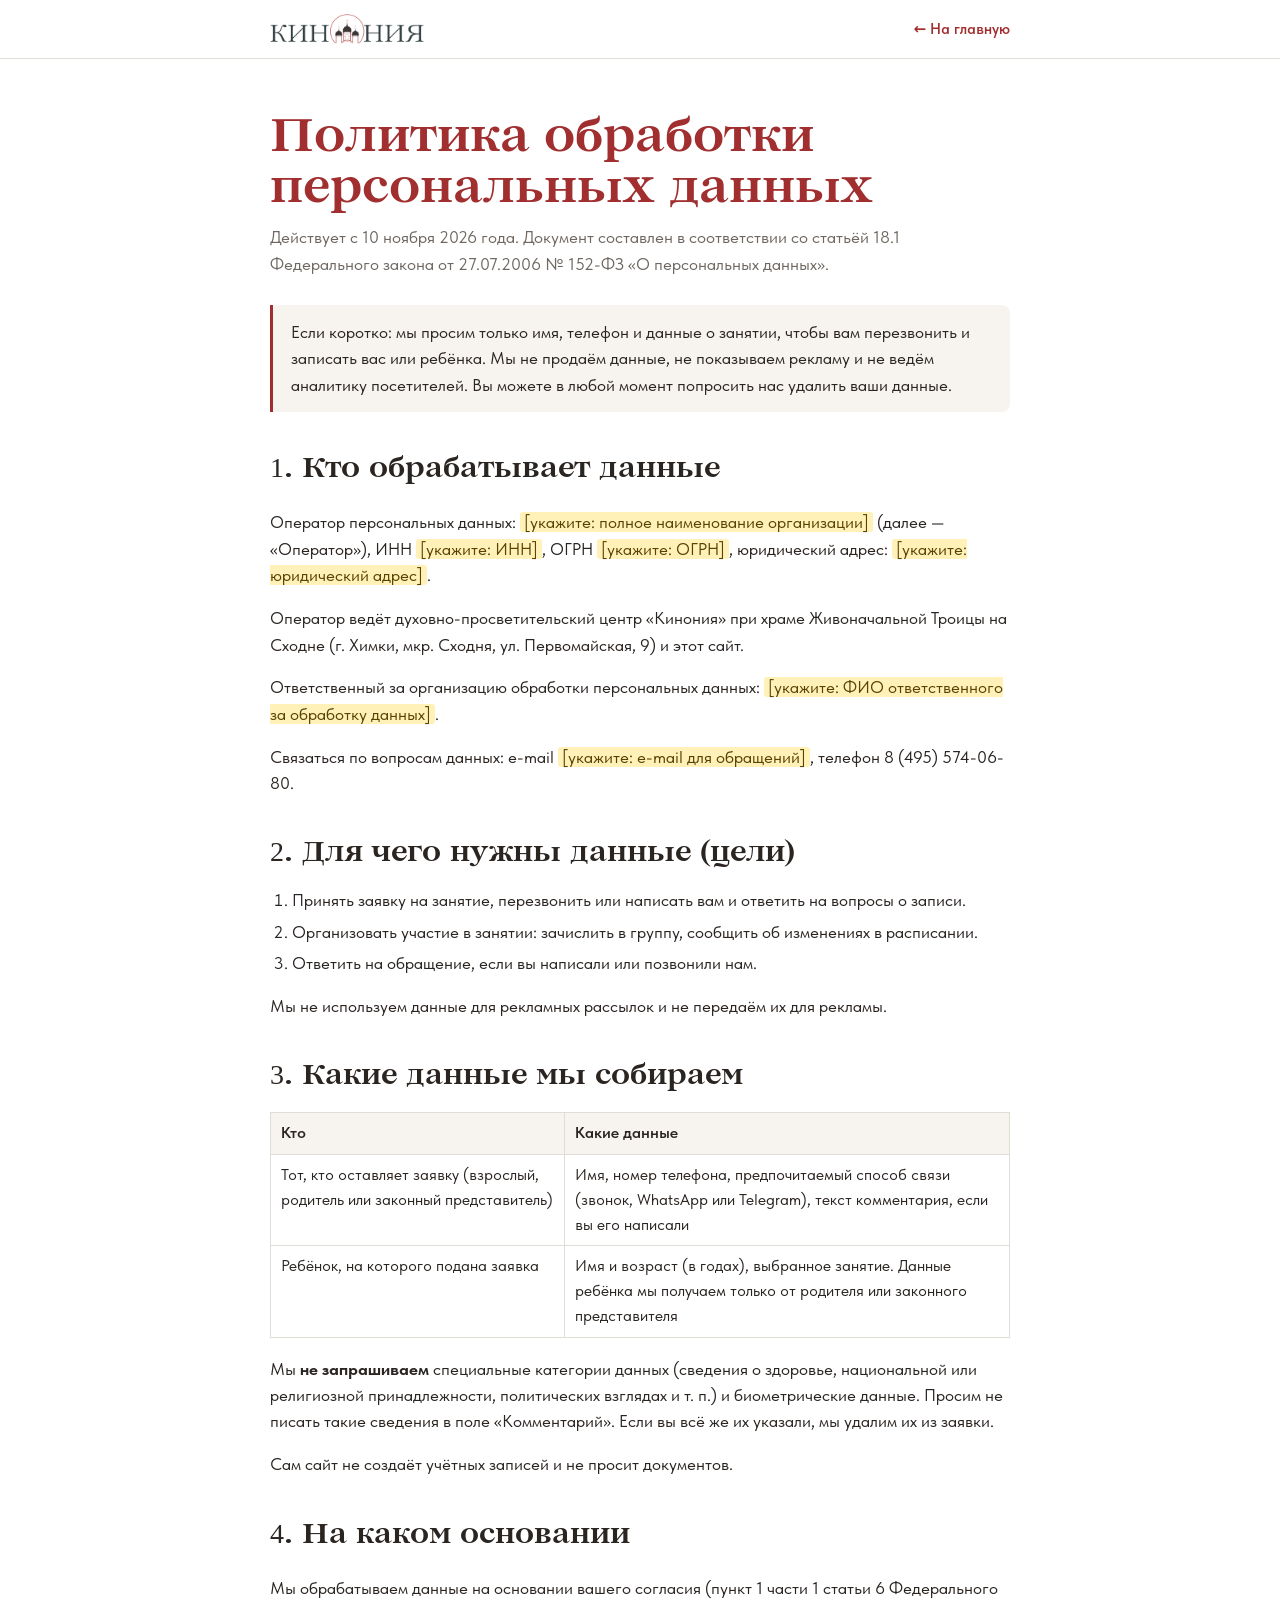
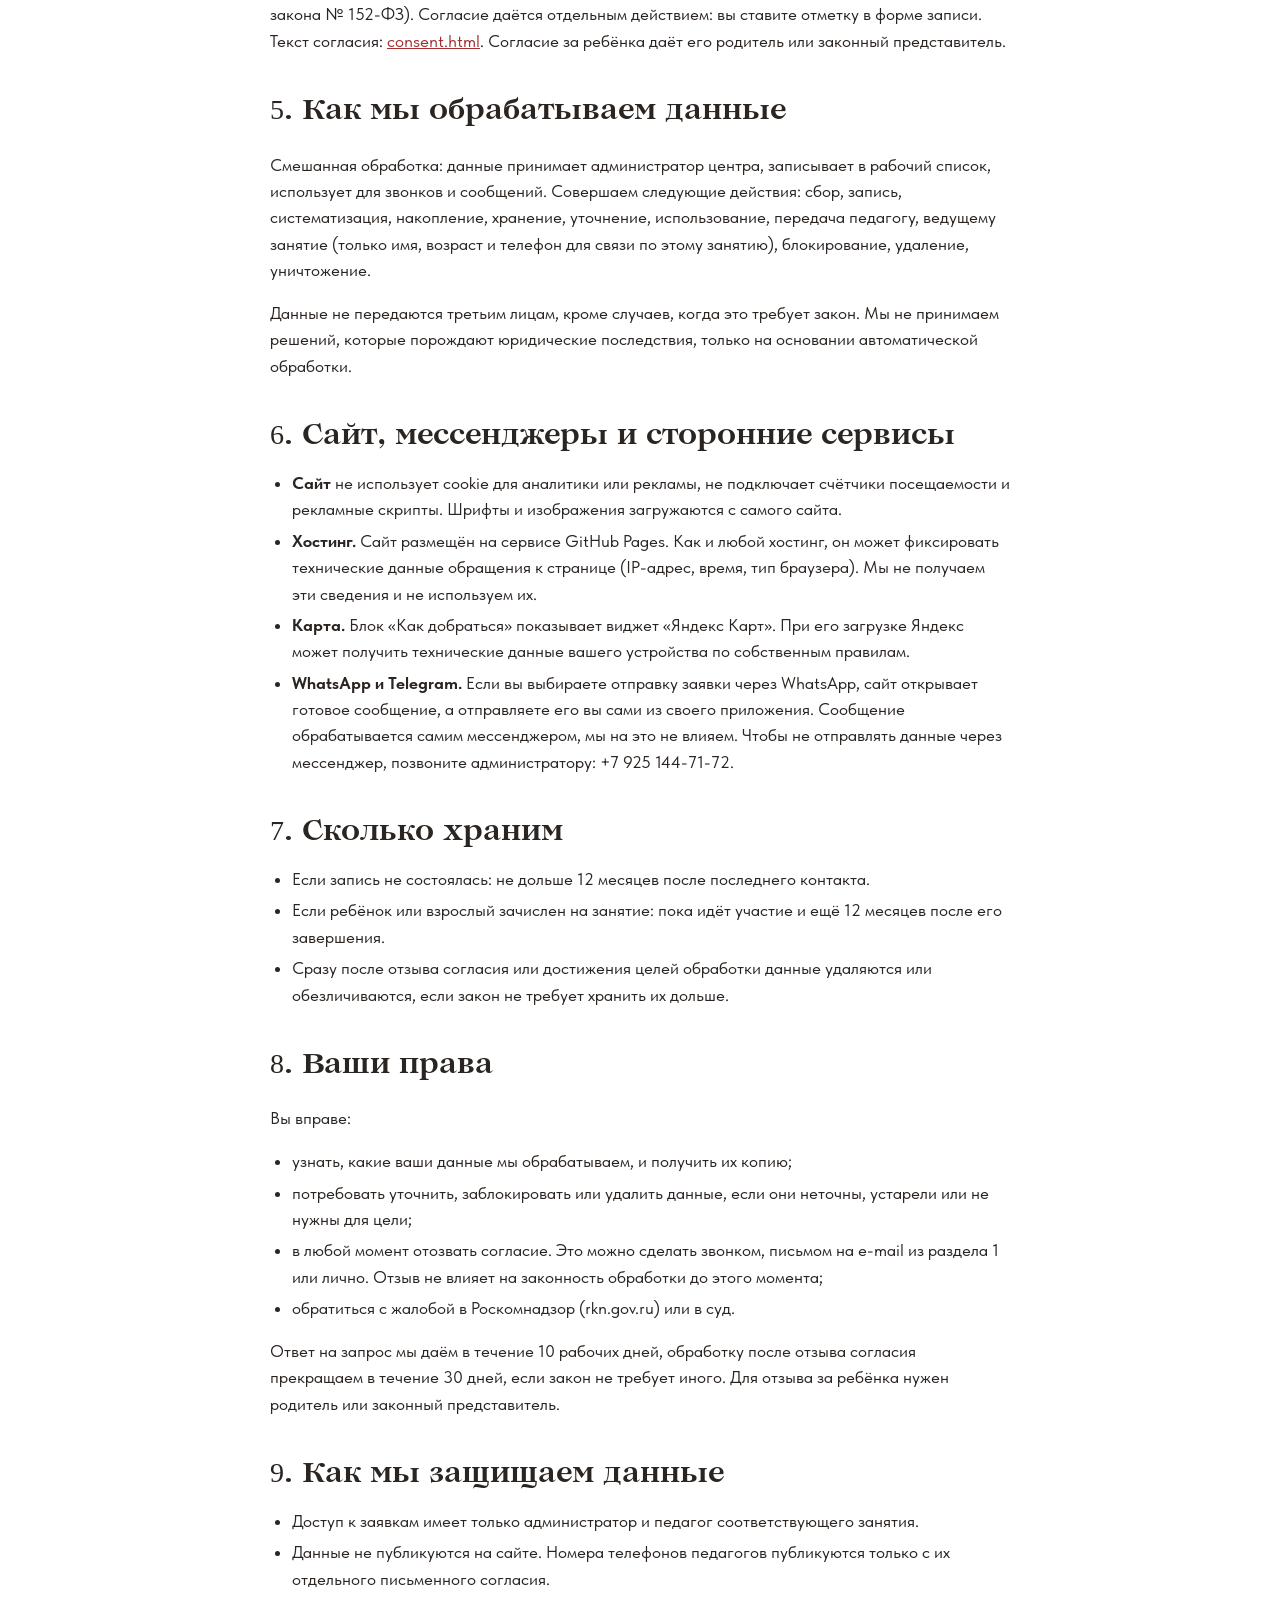
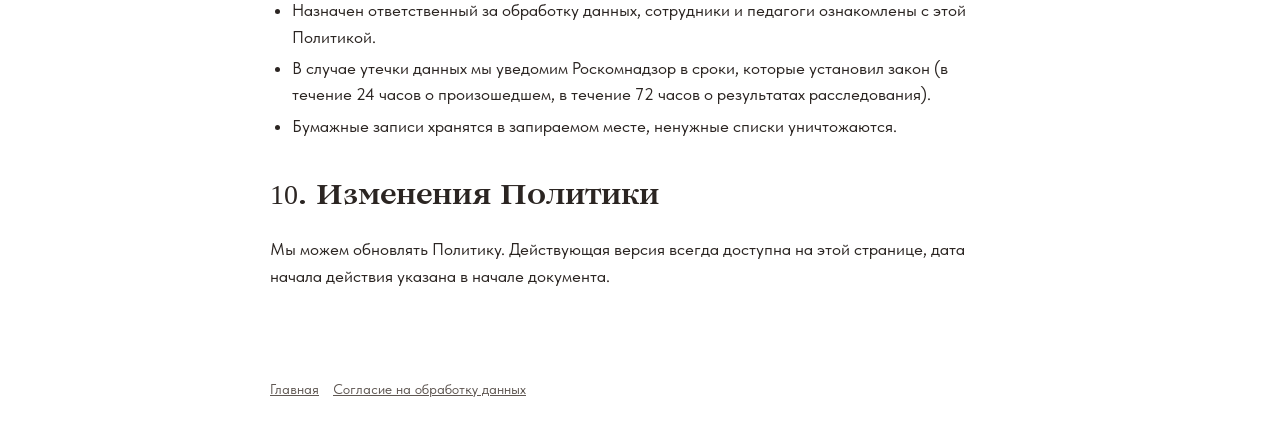
==== privacy.html @ 83eaa91e "Политика обработки данных, отдельное согласие, правки формы и подвала по 152-ФЗ Co-Authored-By: Clau" ====
<!doctype html>
<html lang="ru">
<head>
<meta charset="utf-8">
<meta name="viewport" content="width=device-width, initial-scale=1">
<title>Политика обработки персональных данных — Кинония</title>
<meta name="description" content="Как центр «Кинония» при храме Троицы на Сходне обрабатывает и защищает персональные данные тех, кто записывается на занятия.">
<meta name="robots" content="index,follow">
<link rel="icon" href="img/favicon.png">
<link rel="stylesheet" href="css/style.css?v=202611101200">
<link rel="stylesheet" href="css/legal.css?v=202611101200">
</head>
<body class="legal">

<header class="legal__top">
  <div class="legal__top-in">
    <a href="./" aria-label="Кинония, на главную"><img src="img/logo-mark.webp" alt="Кинония" width="180" height="35"></a>
    <a class="legal__back" href="./">← На главную</a>
  </div>
</header>

<main class="legal__doc">
  <h1>Политика обработки персональных данных</h1>
  <p class="legal__meta">Действует с 10 ноября 2026 года. Документ составлен в соответствии со статьёй 18.1 Федерального закона от 27.07.2006 № 152-ФЗ «О персональных данных».</p>

  <div class="legal__box"><p>Если коротко: мы просим только имя, телефон и данные о занятии, чтобы вам перезвонить и записать вас или ребёнка. Мы не продаём данные, не показываем рекламу и не ведём аналитику посетителей. Вы можете в любой момент попросить нас удалить ваши данные.</p></div>

  <h2>1. Кто обрабатывает данные</h2>
  <p>Оператор персональных данных: <span data-op="name"></span> (далее — «Оператор»), ИНН <span data-op="inn"></span>, ОГРН <span data-op="ogrn"></span>, юридический адрес: <span data-op="address"></span>.</p>
  <p>Оператор ведёт духовно-просветительский центр «Кинония» при храме Живоначальной Троицы на Сходне (г. Химки, мкр. Сходня, ул. Первомайская, 9) и этот сайт.</p>
  <p>Ответственный за организацию обработки персональных данных: <span data-op="responsible"></span>.</p>
  <p>Связаться по вопросам данных: e-mail <span data-op="email"></span>, телефон 8 (495) 574-06-80.</p>

  <h2>2. Для чего нужны данные (цели)</h2>
  <ol>
    <li>Принять заявку на занятие, перезвонить или написать вам и ответить на вопросы о записи.</li>
    <li>Организовать участие в занятии: зачислить в группу, сообщить об изменениях в расписании.</li>
    <li>Ответить на обращение, если вы написали или позвонили нам.</li>
  </ol>
  <p>Мы не используем данные для рекламных рассылок и не передаём их для рекламы.</p>

  <h2>3. Какие данные мы собираем</h2>
  <table>
    <tr><th>Кто</th><th>Какие данные</th></tr>
    <tr><td>Тот, кто оставляет заявку (взрослый, родитель или законный представитель)</td><td>Имя, номер телефона, предпочитаемый способ связи (звонок, WhatsApp или Telegram), текст комментария, если вы его написали</td></tr>
    <tr><td>Ребёнок, на которого подана заявка</td><td>Имя и возраст (в годах), выбранное занятие. Данные ребёнка мы получаем только от родителя или законного представителя</td></tr>
  </table>
  <p>Мы <b>не запрашиваем</b> специальные категории данных (сведения о здоровье, национальной или религиозной принадлежности, политических взглядах и т. п.) и биометрические данные. Просим не писать такие сведения в поле «Комментарий». Если вы всё же их указали, мы удалим их из заявки.</p>
  <p>Сам сайт не создаёт учётных записей и не просит документов.</p>

  <h2>4. На каком основании</h2>
  <p>Мы обрабатываем данные на основании вашего согласия (пункт 1 части 1 статьи 6 Федерального закона № 152-ФЗ). Согласие даётся отдельным действием: вы ставите отметку в форме записи. Текст согласия: <a href="consent.html">consent.html</a>. Согласие за ребёнка даёт его родитель или законный представитель.</p>

  <h2>5. Как мы обрабатываем данные</h2>
  <p>Смешанная обработка: данные принимает администратор центра, записывает в рабочий список, использует для звонков и сообщений. Совершаем следующие действия: сбор, запись, систематизация, накопление, хранение, уточнение, использование, передача педагогу, ведущему занятие (только имя, возраст и телефон для связи по этому занятию), блокирование, удаление, уничтожение.</p>
  <p>Данные не передаются третьим лицам, кроме случаев, когда это требует закон. Мы не принимаем решений, которые порождают юридические последствия, только на основании автоматической обработки.</p>

  <h2>6. Сайт, мессенджеры и сторонние сервисы</h2>
  <ul>
    <li><b>Сайт</b> не использует cookie для аналитики или рекламы, не подключает счётчики посещаемости и рекламные скрипты. Шрифты и изображения загружаются с самого сайта.</li>
    <li><b>Хостинг.</b> Сайт размещён на сервисе GitHub Pages. Как и любой хостинг, он может фиксировать технические данные обращения к странице (IP-адрес, время, тип браузера). Мы не получаем эти сведения и не используем их.</li>
    <li><b>Карта.</b> Блок «Как добраться» показывает виджет «Яндекс Карт». При его загрузке Яндекс может получить технические данные вашего устройства по собственным правилам.</li>
    <li><b>WhatsApp и Telegram.</b> Если вы выбираете отправку заявки через WhatsApp, сайт открывает готовое сообщение, а отправляете его вы сами из своего приложения. Сообщение обрабатывается самим мессенджером, мы на это не влияем. Чтобы не отправлять данные через мессенджер, позвоните администратору: <span id="adminLine">+7 925 144-71-72</span>.</li>
  </ul>

  <h2>7. Сколько храним</h2>
  <ul>
    <li>Если запись не состоялась: не дольше 12 месяцев после последнего контакта.</li>
    <li>Если ребёнок или взрослый зачислен на занятие: пока идёт участие и ещё 12 месяцев после его завершения.</li>
    <li>Сразу после отзыва согласия или достижения целей обработки данные удаляются или обезличиваются, если закон не требует хранить их дольше.</li>
  </ul>

  <h2>8. Ваши права</h2>
  <p>Вы вправе:</p>
  <ul>
    <li>узнать, какие ваши данные мы обрабатываем, и получить их копию;</li>
    <li>потребовать уточнить, заблокировать или удалить данные, если они неточны, устарели или не нужны для цели;</li>
    <li>в любой момент отозвать согласие. Это можно сделать звонком, письмом на e-mail из раздела 1 или лично. Отзыв не влияет на законность обработки до этого момента;</li>
    <li>обратиться с жалобой в Роскомнадзор (rkn.gov.ru) или в суд.</li>
  </ul>
  <p>Ответ на запрос мы даём в течение 10 рабочих дней, обработку после отзыва согласия прекращаем в течение 30 дней, если закон не требует иного. Для отзыва за ребёнка нужен родитель или законный представитель.</p>

  <h2>9. Как мы защищаем данные</h2>
  <ul>
    <li>Доступ к заявкам имеет только администратор и педагог соответствующего занятия.</li>
    <li>Данные не публикуются на сайте. Номера телефонов педагогов публикуются только с их отдельного письменного согласия.</li>
    <li>Назначен ответственный за обработку данных, сотрудники и педагоги ознакомлены с этой Политикой.</li>
    <li>В случае утечки данных мы уведомим Роскомнадзор в сроки, которые установил закон (в течение 24 часов о произошедшем, в течение 72 часов о результатах расследования).</li>
    <li>Бумажные записи хранятся в запираемом месте, ненужные списки уничтожаются.</li>
  </ul>

  <h2>10. Изменения Политики</h2>
  <p>Мы можем обновлять Политику. Действующая версия всегда доступна на этой странице, дата начала действия указана в начале документа.</p>
</main>

<footer class="legal__foot">
  <a href="./">Главная</a><a href="consent.html">Согласие на обработку данных</a>
</footer>

<script src="js/config.js?v=202611101200"></script>
<script src="js/legal.js?v=202611101200"></script>
</body>
</html>
---- css/style.css ----
/* ============ Кинония — в стиле сайта Троицкого храма ============
   Шрифты и цвета те же, что на shodnyahramnew.ru:
   Lovelace — заголовки, TildaSans — текст,
   красный #A12F2F, охра #AD731D, светлый фон #F0F0F0. */
@font-face {
  font-family: "Lovelace";
  src: url("../fonts/Lovelace.woff") format("woff");
  font-weight: 400; font-style: normal; font-display: swap;
  /* пробная версия шрифта рисует штамп TRIAL вместо цифр и «№» — их берём из Georgia */
  unicode-range: U+0000-002F, U+003A-2115, U+2117-FFFF;
}
@font-face {
  font-family: "TildaSans";
  src: url("../fonts/TildaSans-VF.woff2") format("woff2");
  font-weight: 250 1000; font-style: normal; font-display: swap;
}

[hidden] { display: none !important; }

:root {
  --red: #A12F2F;
  --red-dark: #8A2424;
  --ochre: #9A6416;
  --ochre-hi: #C28A2E;
  --paper: #FFFFFF;
  --mist: #F0F0F0;
  --line: #E0DCD6;
  --ink: #2B2522;
  --ink-2: #5F5752;
  --ink-3: #6F6862;

  --display: "Lovelace", Georgia, "Times New Roman", serif;
  --sans: "TildaSans", system-ui, -apple-system, "Segoe UI", sans-serif;

  --wrap: 1200px;
  --gutter: clamp(16px, 4vw, 40px);
  --ease: cubic-bezier(.2, .7, .1, 1);
}

*, *::before, *::after { box-sizing: border-box; }
html { scroll-behavior: smooth; -webkit-text-size-adjust: 100%; scroll-padding-top: 80px; }
body {
  margin: 0; background: var(--paper); color: var(--ink);
  font: 400 18px/1.6 var(--sans);
  -webkit-font-smoothing: antialiased; overflow-x: hidden;
}
img, svg, iframe { display: block; max-width: 100%; }
a { color: inherit; }
button { font: inherit; color: inherit; }
:focus-visible { outline: 2px solid var(--ochre); outline-offset: 3px; border-radius: 4px; }

.wrap { max-width: var(--wrap); margin: 0 auto; padding: 0 var(--gutter); }
.skip { position: absolute; left: -999px; top: 8px; z-index: 100; background: var(--red); color: #fff; padding: 8px 14px; border-radius: 6px; }
.skip:focus { left: 8px; }

.h2 {
  font: 400 clamp(32px, 2.2rem + 1.6vw, 54px)/1.1 var(--display);
  color: var(--red); margin: 0 0 .5em; text-wrap: balance;
}
.h2--center { text-align: center; }

/* ============ Кнопки — «пилюли», как на сайте храма ============ */
.btn {
  --bg: transparent; --fg: currentColor; --bd: currentColor; --fill: var(--red-dark); --fg-h: #fff;
  position: relative; isolation: isolate; overflow: hidden;
  display: inline-flex; align-items: center; justify-content: center; gap: .5em;
  min-height: 54px; padding: 0 32px;
  background: var(--bg); color: var(--fg); border: 1.5px solid var(--bd); border-radius: 30px;
  font: 600 16px/1 var(--sans); letter-spacing: .01em; text-decoration: none; cursor: pointer;
  transition: color .35s, border-color .35s, transform .25s var(--ease), box-shadow .35s;
}
/* заливка «поднимается» снизу при наведении */
.btn::before {
  content: ""; position: absolute; inset: -2px; z-index: -1; border-radius: inherit;
  background: var(--fill); transform: translateY(102%); transition: transform .5s var(--ease);
}
@media (hover: hover) {
  .btn:hover { color: var(--fg-h); border-color: var(--fill); }
  .btn:hover::before { transform: none; }
}
.btn:active { transform: scale(.97); }
.btn--red { --bg: var(--red); --fg: #fff; --bd: var(--red); box-shadow: 0 10px 24px -12px #a12f2fb3; }
.btn--red:hover { box-shadow: 0 16px 30px -12px #8a2424cc; }
.btn--outline { --fg: var(--red); --bd: var(--red); --fill: var(--red); }
.btn--sm { min-height: 44px; padding: 0 22px; font-size: 15px; }
.btn--wide { width: 100%; }
.btn--arrow::after { content: "→"; transition: transform .35s var(--ease); }
.btn--arrow:hover::after { transform: translateX(4px); }

/* ============ Шапка ============ */
.bar {
  position: fixed; inset: 0 0 auto; z-index: 40;
  display: flex; align-items: center; gap: 24px;
  padding: 16px var(--gutter);
  color: var(--red);
  transition: background .35s, box-shadow .35s, padding .35s;
}
.bar.is-solid, .bar.is-menu { background: #fffffff0; box-shadow: 0 1px 0 var(--line); backdrop-filter: blur(10px); padding-block: 10px; }
.bar__logo { display: block; text-decoration: none; position: relative; z-index: 2; }
.bar__logo img { width: clamp(138px, 13vw, 176px); height: auto; }
.bar__nav { display: flex; gap: clamp(16px, 2.2vw, 30px); margin-left: auto; }
.bar__nav a { position: relative; text-decoration: none; font-size: 16px; padding: 6px 0; }
.bar__nav a::after { content: ""; position: absolute; left: 0; right: 0; bottom: 0; height: 1.5px; background: currentColor; transform: scaleX(0); transform-origin: right; transition: transform .4s var(--ease); }
.bar__nav a:hover::after { transform: scaleX(1); transform-origin: left; }
.bar__burger { display: none; position: relative; z-index: 2; width: 46px; height: 46px; border: 1.5px solid #a12f2f40; border-radius: 50%; background: #fff; cursor: pointer; }
.bar__burger span { position: absolute; left: 13px; right: 13px; height: 1.5px; background: var(--red); transition: transform .4s var(--ease), top .4s var(--ease); }
.bar__burger span:first-child { top: 18px; }
.bar__burger span:last-child { top: 26px; }
.bar.is-menu .bar__burger span:first-child { top: 22px; transform: rotate(45deg); }
.bar.is-menu .bar__burger span:last-child { top: 22px; transform: rotate(-45deg); }
.no-scroll, .no-scroll body { overflow: hidden; }
.bar.is-menu { backdrop-filter: none; background: #fff; }
.bar > .btn { position: relative; z-index: 2; }

@media (max-width: 980px) {
  .bar { gap: 10px; }
  .bar > .btn { margin-left: auto; }
  .bar__burger { display: block; order: 3; }
  .bar__nav {
    position: fixed; inset: 0; z-index: 1; margin: 0;
    flex-direction: column; justify-content: center; align-items: center; gap: 6px;
    background: #fff; padding: 90px var(--gutter) 40px;
    clip-path: circle(0 at calc(100% - 46px) 38px); visibility: hidden;
    transition: clip-path .7s var(--ease), visibility 0s .7s;
  }
  .bar.is-menu .bar__nav { clip-path: circle(150% at calc(100% - 46px) 38px); visibility: visible; transition: clip-path .7s var(--ease); }
  .bar__nav a { font: 400 clamp(30px, 7vw, 44px)/1.3 var(--display); opacity: 0; transform: translateY(16px); transition: opacity .4s, transform .5s var(--ease); }
  .bar.is-menu .bar__nav a { opacity: 1; transform: none; }
  .bar.is-menu .bar__nav a:nth-child(2) { transition-delay: .05s; }
  .bar.is-menu .bar__nav a:nth-child(3) { transition-delay: .1s; }
  .bar.is-menu .bar__nav a:nth-child(4) { transition-delay: .15s; }
  .bar.is-menu .bar__nav a:nth-child(5) { transition-delay: .2s; }
}
@media (max-width: 420px) { .bar > .btn { padding: 0 16px; } }

/* ============ Первый экран ============ */
.hero {
  position: relative; overflow: hidden; isolation: isolate;
  min-height: min(100svh, 980px);
  display: grid; align-items: center;
  padding: 120px 0 90px;
  background:
    radial-gradient(60% 70% at 78% 45%, #f6e7e3 0%, transparent 70%),
    linear-gradient(180deg, #fff 0%, #faf6f3 100%);
}
.hero::before { /* тонкая орнаментальная сетка, как на старой бумаге */
  content: ""; position: absolute; inset: 0; z-index: -1; opacity: .5;
  background-image: radial-gradient(#a12f2f14 1px, transparent 1.2px); background-size: 22px 22px;
  mask-image: linear-gradient(90deg, transparent 40%, #000 80%);
}
.hero__grid { display: grid; grid-template-columns: 1fr 1.05fr; gap: clamp(30px, 5vw, 80px); align-items: center; width: 100%; }
.hero__text { min-width: 0; }
.hero__title { margin: 0; line-height: 0; }
.hero__title img { width: min(560px, 100%); height: auto; }
.hero__gloss { margin: 22px 0 0; font: 400 19px/1.4 var(--display); color: #80510E; }
.hero__gloss i { font-style: normal; }
.hero__lead { margin: 10px 0 0; max-width: 26em; font-size: clamp(19px, 1rem + .4vw, 23px); line-height: 1.5; color: var(--ink-2); }
.hero__cta { display: flex; gap: 12px; flex-wrap: wrap; margin-top: 34px; }
.hero__facts { list-style: none; display: flex; gap: clamp(18px, 3vw, 40px); margin: 44px 0 0; padding: 26px 0 0; border-top: 1px solid var(--line); }
.hero__facts li { display: grid; gap: 4px; }
.hero__facts b { font: 400 clamp(30px, 2.6vw, 40px)/1 var(--display); color: var(--red); }
.hero__facts span { font-size: 15px; line-height: 1.35; color: var(--ink-3); max-width: 9em; }

/* арки-окна, как окна здания центра и купол на логотипе */
.hero__stage {
  --mx: 0; --my: 0;
  position: relative; aspect-ratio: 1 / 1; width: 100%; max-width: 620px; justify-self: center;
}
.hero__ring { position: absolute; inset: 0; width: 100%; height: 100%; overflow: visible; animation: spin 60s linear infinite; }
.hero__ring text { font: 400 21px var(--display); letter-spacing: .12em; fill: var(--red); }
.hero__ring-line { fill: none; stroke: var(--ochre); stroke-width: 1; stroke-dasharray: 1800; stroke-dashoffset: 1800; animation: draw 2.6s .2s var(--ease) forwards; }
@keyframes spin { to { transform: rotate(360deg); } }
.arch {
  position: absolute; bottom: 23%; overflow: hidden; background: #ead9d3;
  border-radius: 999px 999px 10px 10px;
  box-shadow: 0 30px 60px -30px #5a1c1c80, inset 0 0 0 1px #ffffff40;
  transform: translate(calc(var(--mx) * var(--k) * 1px), calc(var(--my) * var(--k) * 1px));
  transition: transform .9s var(--ease);
}
.arch::after { content: ""; position: absolute; inset: 7px; border: 1px solid #ffffffa6; border-radius: inherit; pointer-events: none; }
.arch img { position: absolute; inset: 0; width: 100%; height: 100%; object-fit: cover; opacity: 0; transform: scale(1.12); transition: opacity 1.4s ease, transform 6s linear; }
.arch img.is-on { opacity: 1; transform: scale(1); }
.arch--c { --k: -26; left: 33%; width: 34%; height: 60%; z-index: 2; }
.arch--l { --k: 16; left: 18.5%; width: 23%; height: 42%; }
.arch--r { --k: 22; right: 18.5%; width: 23%; height: 42%; }
.hero__stage .arch { animation: archUp 1.3s var(--ease) both; }
.arch--c { animation-delay: .25s !important; }
.arch--r { animation-delay: .45s !important; }
@keyframes archUp { from { clip-path: inset(100% 0 0 0 round 999px 999px 10px 10px); translate: 0 40px; } to { clip-path: inset(0 0 0 0 round 999px 999px 10px 10px); translate: 0 0; } }

.hero__text > * { animation: rise 1.1s var(--ease) both; }
.hero__text > :nth-child(1) { animation: logoIn 1.4s var(--ease) both; }
.hero__text > :nth-child(2) { animation-delay: .35s; }
.hero__text > :nth-child(3) { animation-delay: .45s; }
.hero__text > :nth-child(4) { animation-delay: .6s; }
.hero__text > :nth-child(5) { animation-delay: .75s; }
@keyframes rise { from { opacity: 0; transform: translateY(24px); } to { opacity: 1; transform: none; } }
@keyframes logoIn { from { opacity: 0; filter: blur(10px); transform: translateY(18px) scale(.97); } to { opacity: 1; filter: none; transform: none; } }

.hero__down { position: absolute; left: 50%; bottom: 26px; width: 26px; height: 42px; margin-left: -13px; border: 1.5px solid #a12f2f66; border-radius: 20px; }
.hero__down span { position: absolute; left: 50%; top: 8px; width: 3px; height: 8px; margin-left: -1.5px; border-radius: 2px; background: var(--red); animation: wheel 1.8s ease-in-out infinite; }
@keyframes wheel { 0% { opacity: 0; transform: translateY(0); } 30% { opacity: 1; } 100% { opacity: 0; transform: translateY(14px); } }

@media (max-width: 980px) {
  .hero { padding: 100px 0 70px; min-height: 0; }
  .hero__grid { grid-template-columns: 1fr; text-align: center; }
  .hero__title img { margin: 0 auto; width: min(520px, 92%); }
  .hero__lead { margin-inline: auto; }
  .hero__cta, .hero__facts { justify-content: center; }
  .hero__facts span { margin: 0 auto; }
  .hero__stage { max-width: 520px; order: -1; margin-bottom: -10px; }
  .hero__down { display: none; }
}
@media (max-width: 560px) {
  .hero__stage { width: 100%; }
  .hero__ring text { font-size: 25px; }
  .hero__cta .btn { flex: 1 1 100%; }
  .hero__facts { gap: 14px; justify-content: space-between; }
  .hero__facts span { font-size: 13px; }
}

/* ============ Бегущая строка ============ */
.ticker { background: var(--red); color: #fff; overflow: hidden; padding: 18px 0; }
.ticker__track { display: flex; width: max-content; animation: marquee 60s linear infinite; }
.ticker:hover .ticker__track { animation-play-state: paused; }
.ticker__row { display: flex; align-items: center; flex: none; }
.ticker span { font: 400 clamp(22px, 2vw, 30px)/1 var(--display); white-space: nowrap; padding: 0 28px; }
.ticker i { width: 9px; height: 9px; flex: none; background: var(--ochre-hi); transform: rotate(45deg); }
@keyframes marquee { to { transform: translateX(-50%); } }

/* ============ Появление при прокрутке ============ */
.rv { opacity: 0; transform: translateY(34px); }
.rv.in { opacity: 1; transform: none; transition: opacity .9s var(--ease) var(--d, 0s), transform 1s var(--ease) var(--d, 0s); }
.h2.rv { transform: translateY(26px); clip-path: inset(0 0 100% 0); }
.h2.rv.in { clip-path: inset(0 0 -20% 0); transition: opacity .9s var(--ease), transform 1s var(--ease), clip-path 1.1s var(--ease); }

/* ============ О центре ============ */
.about { padding: clamp(70px, 9vw, 120px) 0; }
.about__grid { display: grid; grid-template-columns: 1.1fr 1fr; gap: clamp(30px, 5vw, 70px); align-items: center; }
.about__mission { font-size: clamp(20px, 1rem + .5vw, 24px); line-height: 1.45; color: var(--red); margin: 0 0 1em; }
.about__text p { max-width: 34em; margin: 0 0 1em; color: var(--ink-2); }
.about__photo { margin: 0; border-radius: 8px; overflow: hidden; aspect-ratio: 4 / 3; box-shadow: 0 24px 50px -30px #5a1c1c66; }
.about__photo img { width: 100%; height: 100%; object-fit: cover; }
.quote { margin-top: clamp(50px, 7vw, 90px); text-align: center; }
.quote blockquote { margin: 0 auto; max-width: 30em; font: 400 clamp(22px, 1rem + 1vw, 30px)/1.4 var(--display); color: var(--ink); }
.quote figcaption { margin-top: 16px; color: var(--ochre); font-size: 16px; }
.quote::before { content: ""; display: block; width: 60px; height: 2px; background: var(--ochre); margin: 0 auto 30px; }
@media (max-width: 860px) { .about__grid { grid-template-columns: 1fr; } }

/* ============ Каталог ============ */
.catalog { padding: clamp(70px, 9vw, 110px) 0; background: var(--mist); }
.catalog__lead { text-align: center; max-width: 36em; margin: -.4em auto 34px; color: var(--ink-2); }
.filters { display: grid; gap: 10px; justify-items: center; margin-bottom: 26px; }
.filters__row { display: flex; flex-wrap: wrap; justify-content: center; gap: 8px; }
.chip {
  display: inline-flex; align-items: center; gap: 8px;
  min-height: 40px; padding: 0 16px;
  border: 1px solid #d3cdc6; border-radius: 30px; background: #fff;
  font-size: 15px; cursor: pointer; transition: background .2s, border-color .2s, color .2s;
}
.chip:hover { border-color: var(--red); color: var(--red); }
.chip.is-on { background: var(--red); border-color: var(--red); color: #fff; }
.chip i { width: 10px; height: 10px; border-radius: 50%; background: var(--c); flex: none; }
.chip.is-on i { box-shadow: 0 0 0 2px #fff; }
.catalog__count { text-align: center; color: var(--ink-3); font-size: 15px; margin: 0 0 18px; }

.cards { list-style: none; margin: 0; padding: 0; display: grid; grid-template-columns: repeat(auto-fill, minmax(270px, 1fr)); gap: 22px; }
.card { transition: opacity .35s, transform .35s var(--ease); }
.card.is-out { opacity: 0; transform: translateY(10px); }
.card__btn {
  display: flex; flex-direction: column; width: 100%; height: 100%;
  padding: 0; border: 0; background: #fff; border-radius: 6px; overflow: hidden; text-align: left; cursor: pointer;
  box-shadow: 0 1px 2px #2b25220f; transition: box-shadow .3s, transform .3s var(--ease);
}
.card__btn:hover { box-shadow: 0 22px 44px -18px #5a1c1c55; transform: translateY(-6px); }
.card__btn:hover .card__title { color: var(--red); }
.card__title { transition: color .3s; }
.card__img { position: relative; aspect-ratio: 4 / 3; overflow: hidden; background: #e6e2dc; }
.card__img img { width: 100%; height: 100%; object-fit: cover; object-position: 50% 28%; transition: transform 1.2s var(--ease); }
.card__btn:hover .card__img img { transform: scale(1.08); }
.card__age { position: absolute; top: 12px; left: 12px; padding: 5px 12px; border-radius: 30px; background: #fff; font-size: 14px; font-weight: 600; color: var(--ink); }
.card__body { display: flex; flex-direction: column; gap: 6px; padding: 18px 20px 22px; flex: 1; }
.card__cat { display: flex; align-items: center; gap: 7px; font-size: 13px; color: var(--c); font-weight: 600; }
.card__cat::before { content: ""; width: 8px; height: 8px; border-radius: 50%; background: var(--c); }
.card__title { font: 400 25px/1.15 var(--display); color: var(--ink); }
.card__name { font-size: 16px; color: var(--ink-3); margin-top: -2px; }
.card__when { margin-top: auto; padding-top: 10px; font-size: 15px; color: var(--ink-2); line-height: 1.45; }
.card__more { margin-top: 12px; font-size: 15px; font-weight: 600; color: var(--red); display: inline-flex; gap: 6px; }
.card__more::after { content: "→"; transition: transform .35s var(--ease); }
.card__btn:hover .card__more::after { transform: translateX(5px); }
.empty { padding: 40px 0; text-align: center; color: var(--ink-2); }

/* ============ Расписание ============ */
.week { padding: clamp(70px, 9vw, 110px) 0; }
.grid { display: grid; grid-template-columns: repeat(7, minmax(0, 1fr)); gap: 10px; }
.day__name { font: 400 clamp(15px, 1.2vw, 19px)/1.1 var(--display); white-space: nowrap; color: var(--red); padding-bottom: 10px; border-bottom: 2px solid var(--ochre); margin-bottom: 10px; }
.day__name small { display: block; font: 400 13px var(--sans); color: var(--ink-3); margin-top: 6px; }
.slot {
  display: block; width: 100%; margin-bottom: 7px; padding: 10px 12px;
  text-align: left; cursor: pointer; background: var(--mist);
  border: 0; border-left: 3px solid var(--c); border-radius: 3px 6px 6px 3px;
  transition: background .25s, opacity .25s, transform .25s var(--ease);
}
.slot b { display: block; font-size: 13px; font-weight: 600; color: var(--ink-3); margin-bottom: 2px; }
.slot span { display: block; font-size: 15px; line-height: 1.35; }
.grid.is-hl .slot { opacity: .35; }
.grid.is-hl .slot.is-hl { opacity: 1; background: color-mix(in srgb, var(--c) 14%, #fff); transform: translateX(3px); }
.flex { margin-top: 40px; text-align: center; }
.flex h3 { font: 400 26px var(--display); color: var(--red); margin: 0 0 16px; }
.flex ul { list-style: none; padding: 0; margin: 0; display: flex; flex-wrap: wrap; justify-content: center; gap: 8px; }
.flex li button { display: inline-flex; gap: 8px; align-items: center; min-height: 42px; padding: 0 18px; border-radius: 30px; border: 1px solid #d3cdc6; background: #fff; cursor: pointer; font-size: 15px; }
.flex li button:hover { border-color: var(--red); color: var(--red); }
.flex li i { width: 9px; height: 9px; border-radius: 50%; background: var(--c); }
@media (max-width: 960px) {
  .grid { grid-template-columns: none; grid-auto-flow: column; grid-auto-columns: 60%; overflow-x: auto; scroll-snap-type: x mandatory; padding-bottom: 12px; margin-inline: calc(var(--gutter) * -1); padding-inline: var(--gutter); }
  .day { scroll-snap-align: start; }
}

/* ============ Шаги ============ */
.steps { padding: clamp(70px, 9vw, 110px) 0; background: var(--mist); }
.steps__list { list-style: none; counter-reset: s; margin: 10px 0 40px; padding: 0; display: grid; grid-template-columns: repeat(3, 1fr); gap: 22px; }
.steps__list li { transition: transform .4s var(--ease), box-shadow .4s; counter-increment: s; display: grid; gap: 8px; align-content: start; background: #fff; border-radius: 6px; padding: 28px 26px 30px; }
.steps__list li:hover { transform: translateY(-4px); box-shadow: 0 20px 40px -24px #5a1c1c55; }
.steps__list li::before { content: counter(s); display: grid; place-items: center; width: 64px; height: 64px; border-radius: 50%; border: 1.5px solid var(--red); font: 400 30px/1 Georgia, serif; color: var(--red); margin-bottom: 6px; }
.steps__list b { font: 400 24px/1.2 var(--display); color: var(--red); }
.steps__list span { color: var(--ink-2); }
.steps__cta { display: flex; gap: 12px; flex-wrap: wrap; justify-content: center; }
@media (max-width: 760px) { .steps__list { grid-template-columns: 1fr; } }

/* ============ Контакты ============ */
.visit { padding: clamp(70px, 9vw, 110px) 0; }
.visit__grid { display: grid; grid-template-columns: 1fr 1.2fr; gap: clamp(28px, 5vw, 60px); align-items: stretch; }
.visit__addr { font: 400 26px/1.3 var(--display); font-style: normal; margin-bottom: 22px; }
.visit__dl { margin: 0 0 26px; }
.visit__dl dt { font-size: 15px; color: var(--ink-3); margin-top: 14px; }
.visit__dl dd { margin: 2px 0 0; }
.visit__dl a { color: var(--red); text-underline-offset: 3px; }
.visit__links { display: flex; gap: 10px; flex-wrap: wrap; }
.map { min-height: 400px; border-radius: 6px; overflow: hidden; background: var(--mist); }
.map iframe { width: 100%; height: 100%; min-height: 400px; border: 0; }
@media (max-width: 860px) { .visit__grid { grid-template-columns: 1fr; } }

.foot { background: var(--mist); border-top: 1px solid var(--line); padding: 34px 0; font-size: 15px; color: var(--ink-2); }
.foot__in { display: flex; justify-content: space-between; align-items: center; gap: 24px; flex-wrap: wrap; }
.foot__brand { display: flex; align-items: center; gap: 22px; max-width: 640px; flex-wrap: wrap; }
.foot__brand img { width: 200px; height: auto; flex: none; }
.foot__brand p { margin: 0; }
.foot__name { display: block; font: 400 20px/1.2 var(--display); color: var(--red); }
.foot__links { display: flex; gap: 18px; flex-wrap: wrap; margin: 0; }
.foot__links a { color: var(--red); text-decoration: none; }
.foot__links a:hover { text-decoration: underline; text-underline-offset: 3px; }

/* ============ Боковые панели ============ */
.sheet { position: fixed; inset: 0; z-index: 60; display: flex; justify-content: flex-end; }
.sheet[hidden] { display: none; }
.sheet__veil { position: absolute; inset: 0; background: #2b1a1499; opacity: 0; transition: opacity .4s; }
.sheet__panel {
  position: relative; width: min(540px, 100%); height: 100%; overflow-y: auto;
  background: #fff; padding: 34px clamp(20px, 4vw, 40px) 40px;
  transform: translateX(100%); transition: transform .5s var(--ease); overscroll-behavior: contain;
}
.sheet.is-open .sheet__veil { opacity: 1; }
.sheet.is-open .sheet__panel { transform: none; }
.sheet__x { position: absolute; top: 16px; right: 16px; z-index: 2; width: 44px; height: 44px; border-radius: 50%; border: 0; background: #fff; box-shadow: 0 2px 10px #0002; cursor: pointer; display: grid; place-items: center; }
.sheet__x svg { width: 18px; height: 18px; stroke: var(--ink); stroke-width: 1.8; fill: none; }

.sheet__panel--info { padding: 0 0 36px; }
.info__img { background: #f1ede7; overflow: hidden; }
.ph { position: relative; overflow: hidden; background-size: cover; background-position: center; }
.ph::before { content: ""; position: absolute; inset: -40px; background: inherit; filter: blur(28px) saturate(1.1); opacity: .85; }
.ph.is-doc { background: #fff; }
.ph img { position: relative; display: block; width: 100%; height: auto; max-height: min(72vh, 640px); object-fit: contain; }
.gal { position: relative; }
.gal__track { display: flex; align-items: center; overflow-x: auto; overflow-y: hidden; transition: height .35s ease; scroll-snap-type: x mandatory; scrollbar-width: none; overscroll-behavior-x: contain; }
.gal__track::-webkit-scrollbar { display: none; }
.gal__track > .ph { flex: 0 0 100%; scroll-snap-align: start; }
.gal__btn { position: absolute; top: 50%; width: 44px; height: 44px; margin-top: -22px; border: 0; border-radius: 50%; background: #ffffffe6; color: var(--red); font: 400 30px/1 var(--display); cursor: pointer; box-shadow: 0 2px 10px #0002; display: grid; place-items: center; padding-bottom: 4px; }
.gal__btn--prev { left: 12px; }
.gal__btn--next { right: 12px; }
.gal__dots { position: absolute; left: 0; right: 0; bottom: 12px; display: flex; justify-content: center; gap: 8px; pointer-events: none; }
.gal__dots i { width: 8px; height: 8px; border-radius: 50%; background: #ffffff99; box-shadow: 0 0 0 1px #0002; transition: background .3s, transform .3s; }
.gal__dots i.is-on { background: #fff; transform: scale(1.25); }
@media (hover: none) { .gal__btn { display: none; } }
.info__body { padding: 26px clamp(20px, 4vw, 40px) 0; }
.info__cat { display: flex; align-items: center; gap: 7px; font-size: 14px; font-weight: 600; color: var(--c); }
.info__cat::before { content: ""; width: 8px; height: 8px; border-radius: 50%; background: var(--c); }
.info__title { font: 400 34px/1.1 var(--display); color: var(--red); margin: 8px 0 4px; }
.info__name { color: var(--ink-3); margin: 0 0 16px; }
.info__desc { margin: 0 0 22px; color: var(--ink); }
.info__dl { margin: 0 0 26px; padding: 18px 20px; background: var(--mist); border-radius: 6px; display: grid; gap: 12px; }
.info__dl dt { font-size: 14px; color: var(--ink-3); }
.info__dl dd { margin: 2px 0 0; }
.info__dl dd span { display: block; font-size: 15px; color: var(--ink-2); }
.info__act { display: grid; gap: 10px; }

.form__title { font: 400 32px/1.1 var(--display); color: var(--red); margin: 0 0 .4em; padding-right: 50px; }
.form__sub { color: var(--ink-2); margin: 0 0 24px; font-size: 16px; }
.form__two { display: grid; grid-template-columns: 1fr 110px; gap: 12px; }
.field { display: grid; gap: 6px; margin: 0 0 16px; border: 0; padding: 0; min-width: 0; }
.field > span, .field legend { font-size: 15px; color: var(--ink-2); padding: 0; margin-bottom: 6px; }
.field > span i { font-style: normal; color: var(--ink-3); }
.field input, .field select, .field textarea {
  width: 100%; min-height: 52px; padding: 12px 16px;
  font: 400 17px/1.3 var(--sans); color: var(--ink);
  background: #fff; border: 1px solid #d3cdc6; border-radius: 8px;
  transition: border-color .2s, box-shadow .2s; appearance: none;
}
.field select { background-image: url("data:image/svg+xml,%3Csvg xmlns='http://www.w3.org/2000/svg' viewBox='0 0 24 24'%3E%3Cpath d='M6 9l6 6 6-6' fill='none' stroke='%23A12F2F' stroke-width='1.8'/%3E%3C/svg%3E"); background-repeat: no-repeat; background-position: right 14px center; background-size: 18px; padding-right: 42px; }
.field textarea { resize: vertical; min-height: 76px; }
.field input:focus, .field select:focus, .field textarea:focus { outline: none; border-color: var(--ochre); box-shadow: 0 0 0 4px #ad731d26; }
.field__err { display: none; font-style: normal; font-size: 14px; color: var(--red); }
.field.is-bad input { border-color: var(--red); }
.field.is-bad .field__err, .field__err--check.is-on { display: block; }
.field__err--check { margin: -6px 0 14px 30px; }
.field--seg { display: flex; flex-wrap: wrap; gap: 6px; }
.field--seg legend { width: 100%; }
.field--seg label { position: relative; }
.field--seg input { position: absolute; opacity: 0; pointer-events: none; }
.field--seg span { display: inline-flex; align-items: center; min-height: 42px; padding: 0 16px; border: 1px solid #d3cdc6; border-radius: 30px; cursor: pointer; font-size: 15px; transition: background .2s, color .2s; }
.field--seg input:checked + span { background: var(--red); color: #fff; border-color: var(--red); }
.field--seg input:focus-visible + span { outline: 2px solid var(--ochre); outline-offset: 2px; }
.check { display: flex; gap: 10px; align-items: flex-start; margin: 4px 0 14px; font-size: 15px; color: var(--ink-2); cursor: pointer; }
.check input { width: 20px; height: 20px; accent-color: var(--red); margin: 2px 0 0; flex: none; }
.hp { position: absolute; left: -9999px; width: 1px; height: 1px; opacity: 0; }
.form__fail { color: var(--red); font-size: 15px; margin: 12px 0 0; }
.form__fail a { color: inherit; }
#submit[disabled] { opacity: .6; cursor: progress; }

.done { text-align: center; padding-top: 50px; display: grid; gap: 12px; }
.done .form__title { padding: 0; }
.done__mark { width: 110px; height: 110px; margin: 0 auto 10px; fill: none; stroke: var(--ochre); stroke-width: 2; }
.done__mark path { stroke: var(--red); stroke-width: 4; stroke-linecap: round; stroke-linejoin: round; stroke-dasharray: 64; stroke-dashoffset: 64; }
.done.is-on .done__mark circle { stroke-dasharray: 340; stroke-dashoffset: 340; animation: draw 1s var(--ease) forwards; }
.done.is-on .done__mark path { animation: draw .7s .3s var(--ease) forwards; }
@keyframes draw { to { stroke-dashoffset: 0; } }

@media (prefers-reduced-motion: reduce) {
  html { scroll-behavior: auto; }
  *, *::before, *::after { animation-duration: .01ms !important; animation-delay: 0s !important; animation-iteration-count: 1 !important; transition-duration: .01ms !important; }
}

/* юридические подсказки в форме и в подвале */
.form__legal { margin: -6px 0 14px; font-size: 13.5px; color: var(--ink-3); }
.form__legal a, .foot__legal a { color: var(--ink-2); text-decoration: underline; text-underline-offset: 3px; }
.check a { color: var(--red); text-decoration: underline; text-underline-offset: 3px; }
.field__hint { display: block; margin-top: 4px; font-size: 13px; color: var(--ink-3); }
.foot__legal { width: 100%; font-size: 13.5px; margin-top: 4px; }
.foot__legal a { color: var(--ink-3); }
---- css/legal.css ----
/* Страницы с юридическими документами: политика и согласие */
body.legal { background: #fff; color: var(--ink); font-family: var(--sans); line-height: 1.6; }
.legal__top { border-bottom: 1px solid var(--line); background: #fff; }
.legal__top-in { max-width: 820px; margin: 0 auto; padding: 14px var(--gutter); display: flex; align-items: center; justify-content: space-between; gap: 16px; }
.legal__top img { display: block; height: 30px; width: auto; }
.legal__back { font-size: 15px; color: var(--red); text-decoration: none; font-weight: 600; }
.legal__back:hover { text-decoration: underline; }
.legal__doc { max-width: 820px; margin: 0 auto; padding: clamp(28px, 6vw, 56px) var(--gutter) 72px; }
.legal__doc h1 { font-family: var(--display); font-weight: 400; color: var(--red); font-size: clamp(30px, 6vw, 46px); line-height: 1.1; margin: 0 0 8px; }
.legal__meta { color: var(--ink-3); font-size: 15px; margin: 0 0 28px; }
.legal__doc h2 { font-family: var(--display); font-weight: 400; font-size: clamp(22px, 4vw, 28px); margin: 36px 0 10px; color: var(--ink); }
.legal__doc p, .legal__doc li { font-size: 16.5px; }
.legal__doc ul, .legal__doc ol { padding-left: 22px; margin: 8px 0 14px; }
.legal__doc li { margin: 5px 0; }
.legal__doc a { color: var(--red); }
.legal__box { background: #F7F4F0; border-left: 3px solid var(--red); padding: 14px 18px; border-radius: 0 8px 8px 0; margin: 16px 0; }
.legal__box p { margin: 0; }
.legal__doc table { width: 100%; border-collapse: collapse; margin: 12px 0 18px; font-size: 15.5px; }
.legal__doc th, .legal__doc td { border: 1px solid var(--line); padding: 8px 10px; text-align: left; vertical-align: top; }
.legal__doc th { background: #F7F4F0; font-weight: 600; }
.legal__doc mark { background: #FFF1B8; color: #5a4300; padding: 0 4px; border-radius: 3px; }
.legal__foot { max-width: 820px; margin: 0 auto; padding: 0 var(--gutter) 40px; color: var(--ink-3); font-size: 14px; }
.legal__foot a { color: var(--ink-2); margin-right: 14px; }
@media print { .legal__top, .legal__foot { display: none; } .legal__doc { padding: 0; } }
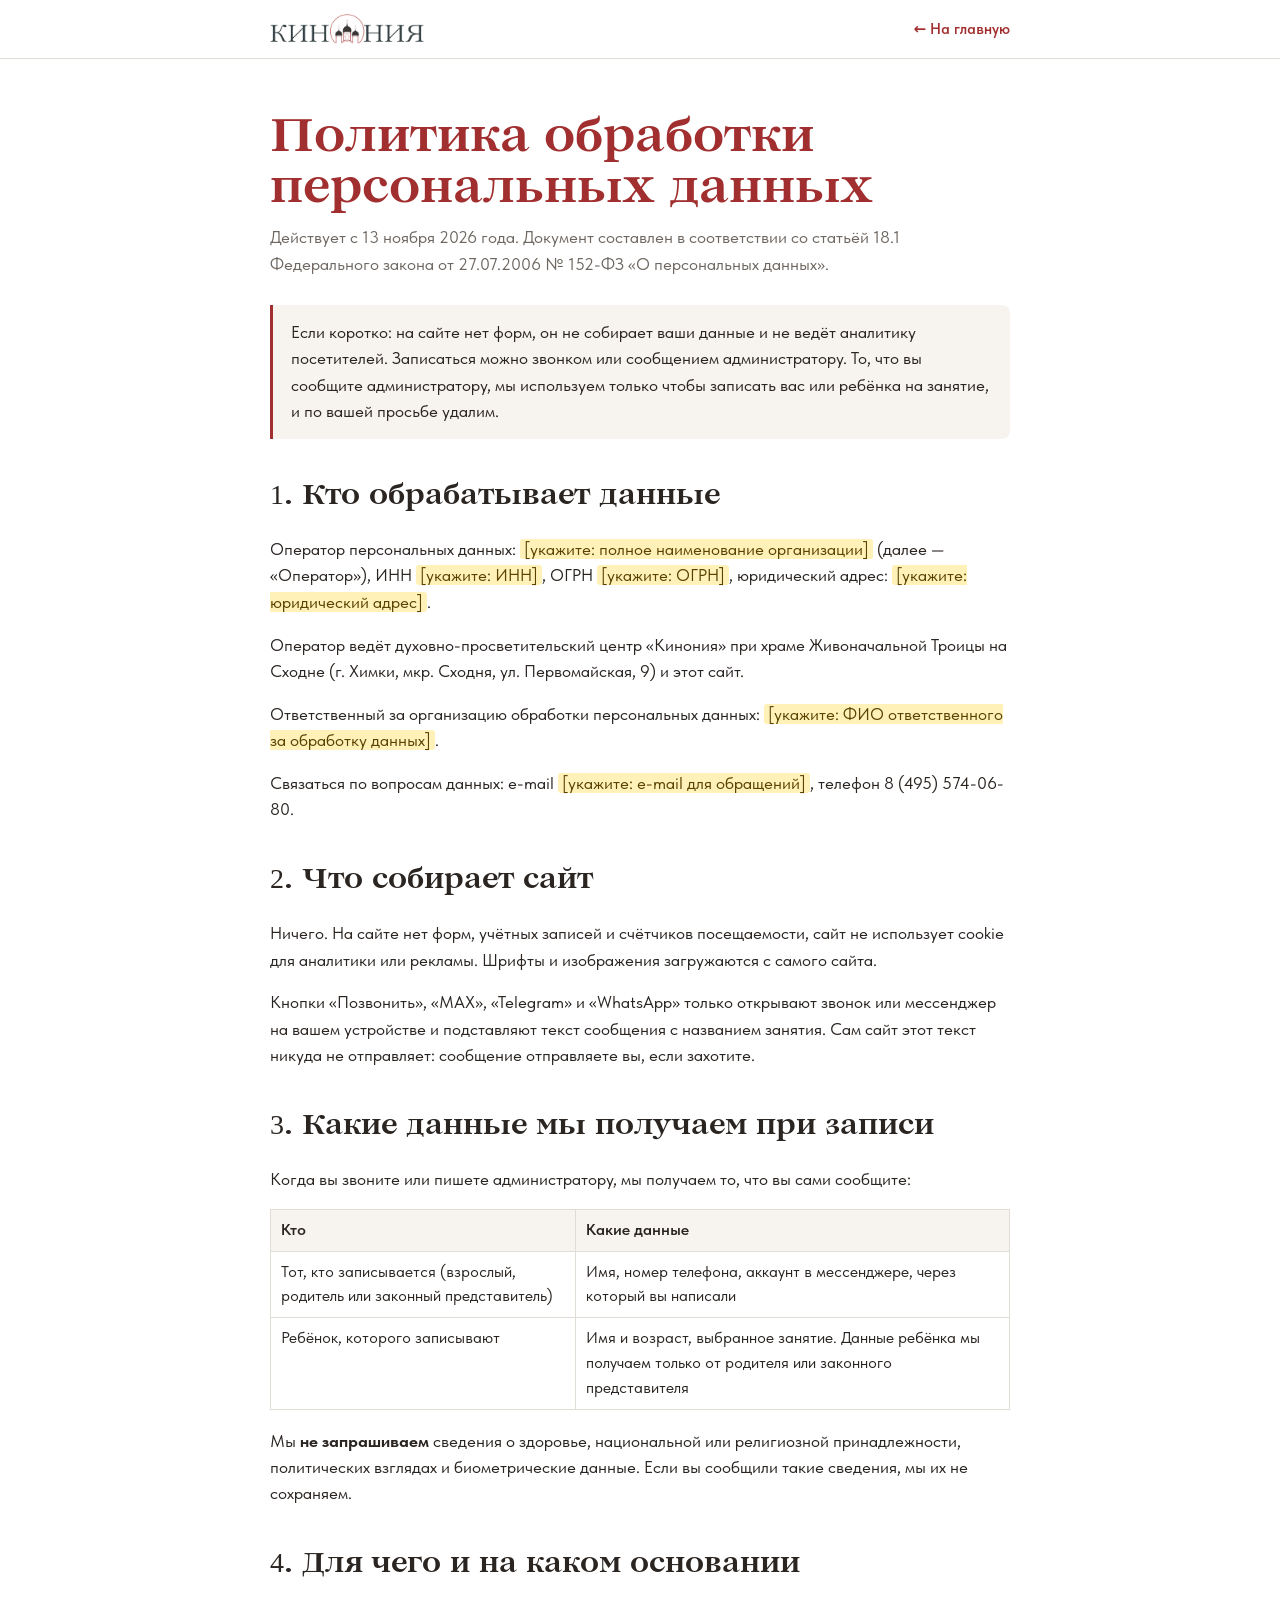
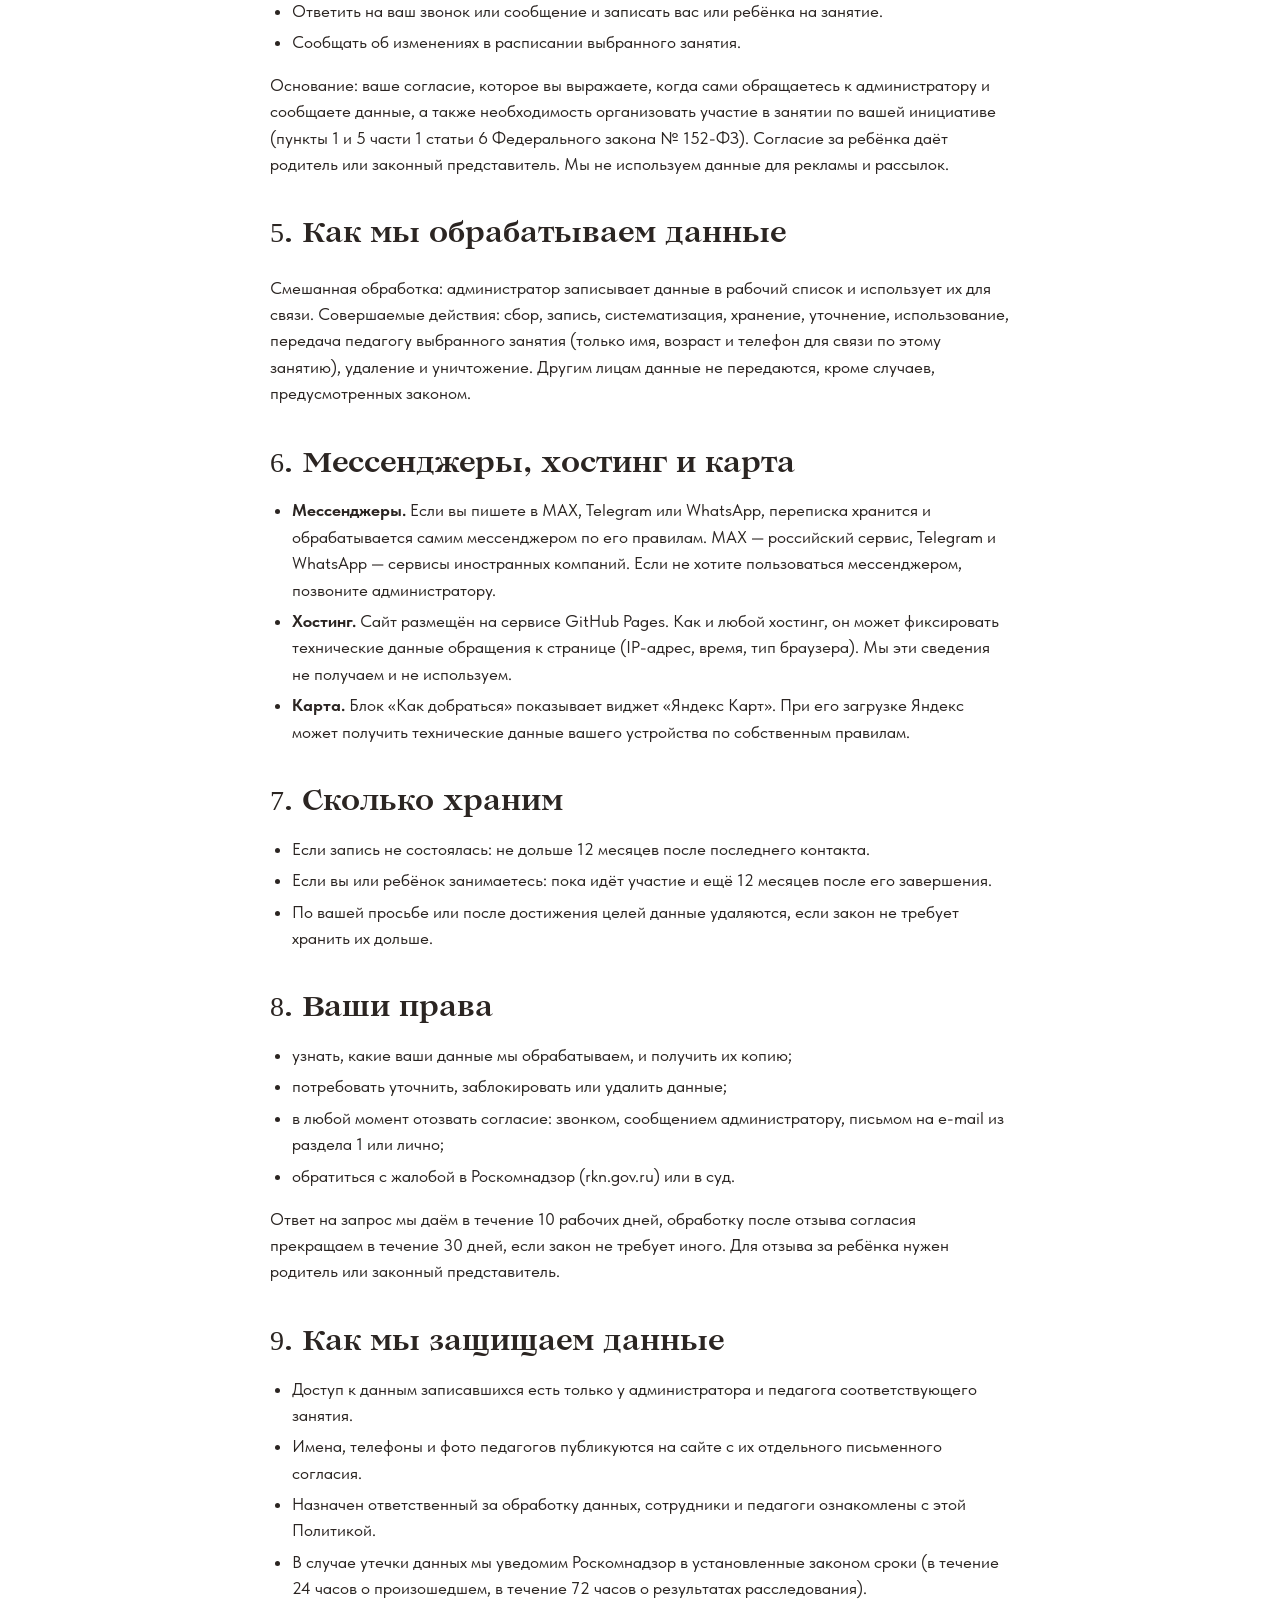
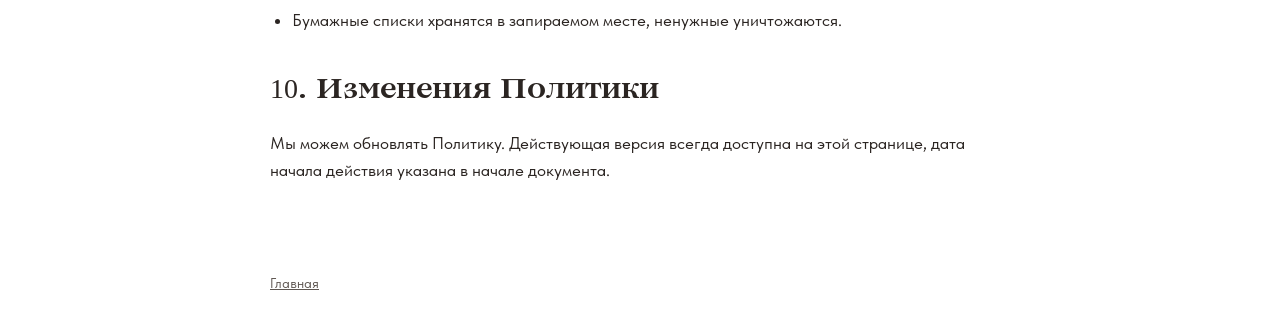
==== commit 80cf8f39: "Запись звонком и в мессенджерах вместо формы: MAX, Telegram, WhatsApp с готовым текстом; политика об" ====
--- a/privacy.html
+++ b/privacy.html
@@ -7,8 +7,8 @@
 <meta name="description" content="Как центр «Кинония» при храме Троицы на Сходне обрабатывает и защищает персональные данные тех, кто записывается на занятия.">
 <meta name="robots" content="index,follow">
 <link rel="icon" href="img/favicon.png">
-<link rel="stylesheet" href="css/style.css?v=202611101200">
-<link rel="stylesheet" href="css/legal.css?v=202611101200">
+<link rel="stylesheet" href="css/style.css?v=202611131930">
+<link rel="stylesheet" href="css/legal.css?v=202611131930">
 </head>
 <body class="legal">
 
@@ -21,9 +21,9 @@
 
 <main class="legal__doc">
   <h1>Политика обработки персональных данных</h1>
-  <p class="legal__meta">Действует с 10 ноября 2026 года. Документ составлен в соответствии со статьёй 18.1 Федерального закона от 27.07.2006 № 152-ФЗ «О персональных данных».</p>
+  <p class="legal__meta">Действует с 13 ноября 2026 года. Документ составлен в соответствии со статьёй 18.1 Федерального закона от 27.07.2006 № 152-ФЗ «О персональных данных».</p>
 
-  <div class="legal__box"><p>Если коротко: мы просим только имя, телефон и данные о занятии, чтобы вам перезвонить и записать вас или ребёнка. Мы не продаём данные, не показываем рекламу и не ведём аналитику посетителей. Вы можете в любой момент попросить нас удалить ваши данные.</p></div>
+  <div class="legal__box"><p>Если коротко: на сайте нет форм, он не собирает ваши данные и не ведёт аналитику посетителей. Записаться можно звонком или сообщением администратору. То, что вы сообщите администратору, мы используем только чтобы записать вас или ребёнка на занятие, и по вашей просьбе удалим.</p></div>
 
   <h2>1. Кто обрабатывает данные</h2>
   <p>Оператор персональных данных: <span data-op="name"></span> (далее — «Оператор»), ИНН <span data-op="inn"></span>, ОГРН <span data-op="ogrn"></span>, юридический адрес: <span data-op="address"></span>.</p>
@@ -31,62 +31,59 @@
   <p>Ответственный за организацию обработки персональных данных: <span data-op="responsible"></span>.</p>
   <p>Связаться по вопросам данных: e-mail <span data-op="email"></span>, телефон 8 (495) 574-06-80.</p>
 
-  <h2>2. Для чего нужны данные (цели)</h2>
-  <ol>
-    <li>Принять заявку на занятие, перезвонить или написать вам и ответить на вопросы о записи.</li>
-    <li>Организовать участие в занятии: зачислить в группу, сообщить об изменениях в расписании.</li>
-    <li>Ответить на обращение, если вы написали или позвонили нам.</li>
-  </ol>
-  <p>Мы не используем данные для рекламных рассылок и не передаём их для рекламы.</p>
+  <h2>2. Что собирает сайт</h2>
+  <p>Ничего. На сайте нет форм, учётных записей и счётчиков посещаемости, сайт не использует cookie для аналитики или рекламы. Шрифты и изображения загружаются с самого сайта.</p>
+  <p>Кнопки «Позвонить», «MAX», «Telegram» и «WhatsApp» только открывают звонок или мессенджер на вашем устройстве и подставляют текст сообщения с названием занятия. Сам сайт этот текст никуда не отправляет: сообщение отправляете вы, если захотите.</p>
 
-  <h2>3. Какие данные мы собираем</h2>
+  <h2>3. Какие данные мы получаем при записи</h2>
+  <p>Когда вы звоните или пишете администратору, мы получаем то, что вы сами сообщите:</p>
   <table>
     <tr><th>Кто</th><th>Какие данные</th></tr>
-    <tr><td>Тот, кто оставляет заявку (взрослый, родитель или законный представитель)</td><td>Имя, номер телефона, предпочитаемый способ связи (звонок, WhatsApp или Telegram), текст комментария, если вы его написали</td></tr>
-    <tr><td>Ребёнок, на которого подана заявка</td><td>Имя и возраст (в годах), выбранное занятие. Данные ребёнка мы получаем только от родителя или законного представителя</td></tr>
+    <tr><td>Тот, кто записывается (взрослый, родитель или законный представитель)</td><td>Имя, номер телефона, аккаунт в мессенджере, через который вы написали</td></tr>
+    <tr><td>Ребёнок, которого записывают</td><td>Имя и возраст, выбранное занятие. Данные ребёнка мы получаем только от родителя или законного представителя</td></tr>
   </table>
-  <p>Мы <b>не запрашиваем</b> специальные категории данных (сведения о здоровье, национальной или религиозной принадлежности, политических взглядах и т. п.) и биометрические данные. Просим не писать такие сведения в поле «Комментарий». Если вы всё же их указали, мы удалим их из заявки.</p>
-  <p>Сам сайт не создаёт учётных записей и не просит документов.</p>
+  <p>Мы <b>не запрашиваем</b> сведения о здоровье, национальной или религиозной принадлежности, политических взглядах и биометрические данные. Если вы сообщили такие сведения, мы их не сохраняем.</p>
 
-  <h2>4. На каком основании</h2>
-  <p>Мы обрабатываем данные на основании вашего согласия (пункт 1 части 1 статьи 6 Федерального закона № 152-ФЗ). Согласие даётся отдельным действием: вы ставите отметку в форме записи. Текст согласия: <a href="consent.html">consent.html</a>. Согласие за ребёнка даёт его родитель или законный представитель.</p>
+  <h2>4. Для чего и на каком основании</h2>
+  <ul>
+    <li>Ответить на ваш звонок или сообщение и записать вас или ребёнка на занятие.</li>
+    <li>Сообщать об изменениях в расписании выбранного занятия.</li>
+  </ul>
+  <p>Основание: ваше согласие, которое вы выражаете, когда сами обращаетесь к администратору и сообщаете данные, а также необходимость организовать участие в занятии по вашей инициативе (пункты 1 и 5 части 1 статьи 6 Федерального закона № 152-ФЗ). Согласие за ребёнка даёт родитель или законный представитель. Мы не используем данные для рекламы и рассылок.</p>
 
   <h2>5. Как мы обрабатываем данные</h2>
-  <p>Смешанная обработка: данные принимает администратор центра, записывает в рабочий список, использует для звонков и сообщений. Совершаем следующие действия: сбор, запись, систематизация, накопление, хранение, уточнение, использование, передача педагогу, ведущему занятие (только имя, возраст и телефон для связи по этому занятию), блокирование, удаление, уничтожение.</p>
-  <p>Данные не передаются третьим лицам, кроме случаев, когда это требует закон. Мы не принимаем решений, которые порождают юридические последствия, только на основании автоматической обработки.</p>
+  <p>Смешанная обработка: администратор записывает данные в рабочий список и использует их для связи. Совершаемые действия: сбор, запись, систематизация, хранение, уточнение, использование, передача педагогу выбранного занятия (только имя, возраст и телефон для связи по этому занятию), удаление и уничтожение. Другим лицам данные не передаются, кроме случаев, предусмотренных законом.</p>
 
-  <h2>6. Сайт, мессенджеры и сторонние сервисы</h2>
+  <h2>6. Мессенджеры, хостинг и карта</h2>
   <ul>
-    <li><b>Сайт</b> не использует cookie для аналитики или рекламы, не подключает счётчики посещаемости и рекламные скрипты. Шрифты и изображения загружаются с самого сайта.</li>
-    <li><b>Хостинг.</b> Сайт размещён на сервисе GitHub Pages. Как и любой хостинг, он может фиксировать технические данные обращения к странице (IP-адрес, время, тип браузера). Мы не получаем эти сведения и не используем их.</li>
+    <li><b>Мессенджеры.</b> Если вы пишете в MAX, Telegram или WhatsApp, переписка хранится и обрабатывается самим мессенджером по его правилам. MAX — российский сервис, Telegram и WhatsApp — сервисы иностранных компаний. Если не хотите пользоваться мессенджером, позвоните администратору.</li>
+    <li><b>Хостинг.</b> Сайт размещён на сервисе GitHub Pages. Как и любой хостинг, он может фиксировать технические данные обращения к странице (IP-адрес, время, тип браузера). Мы эти сведения не получаем и не используем.</li>
     <li><b>Карта.</b> Блок «Как добраться» показывает виджет «Яндекс Карт». При его загрузке Яндекс может получить технические данные вашего устройства по собственным правилам.</li>
-    <li><b>WhatsApp и Telegram.</b> Если вы выбираете отправку заявки через WhatsApp, сайт открывает готовое сообщение, а отправляете его вы сами из своего приложения. Сообщение обрабатывается самим мессенджером, мы на это не влияем. Чтобы не отправлять данные через мессенджер, позвоните администратору: <span id="adminLine">+7 925 144-71-72</span>.</li>
   </ul>
 
   <h2>7. Сколько храним</h2>
   <ul>
     <li>Если запись не состоялась: не дольше 12 месяцев после последнего контакта.</li>
-    <li>Если ребёнок или взрослый зачислен на занятие: пока идёт участие и ещё 12 месяцев после его завершения.</li>
-    <li>Сразу после отзыва согласия или достижения целей обработки данные удаляются или обезличиваются, если закон не требует хранить их дольше.</li>
+    <li>Если вы или ребёнок занимаетесь: пока идёт участие и ещё 12 месяцев после его завершения.</li>
+    <li>По вашей просьбе или после достижения целей данные удаляются, если закон не требует хранить их дольше.</li>
   </ul>
 
   <h2>8. Ваши права</h2>
-  <p>Вы вправе:</p>
   <ul>
     <li>узнать, какие ваши данные мы обрабатываем, и получить их копию;</li>
-    <li>потребовать уточнить, заблокировать или удалить данные, если они неточны, устарели или не нужны для цели;</li>
-    <li>в любой момент отозвать согласие. Это можно сделать звонком, письмом на e-mail из раздела 1 или лично. Отзыв не влияет на законность обработки до этого момента;</li>
+    <li>потребовать уточнить, заблокировать или удалить данные;</li>
+    <li>в любой момент отозвать согласие: звонком, сообщением администратору, письмом на e-mail из раздела 1 или лично;</li>
     <li>обратиться с жалобой в Роскомнадзор (rkn.gov.ru) или в суд.</li>
   </ul>
   <p>Ответ на запрос мы даём в течение 10 рабочих дней, обработку после отзыва согласия прекращаем в течение 30 дней, если закон не требует иного. Для отзыва за ребёнка нужен родитель или законный представитель.</p>
 
   <h2>9. Как мы защищаем данные</h2>
   <ul>
-    <li>Доступ к заявкам имеет только администратор и педагог соответствующего занятия.</li>
-    <li>Данные не публикуются на сайте. Номера телефонов педагогов публикуются только с их отдельного письменного согласия.</li>
+    <li>Доступ к данным записавшихся есть только у администратора и педагога соответствующего занятия.</li>
+    <li>Имена, телефоны и фото педагогов публикуются на сайте с их отдельного письменного согласия.</li>
     <li>Назначен ответственный за обработку данных, сотрудники и педагоги ознакомлены с этой Политикой.</li>
-    <li>В случае утечки данных мы уведомим Роскомнадзор в сроки, которые установил закон (в течение 24 часов о произошедшем, в течение 72 часов о результатах расследования).</li>
-    <li>Бумажные записи хранятся в запираемом месте, ненужные списки уничтожаются.</li>
+    <li>В случае утечки данных мы уведомим Роскомнадзор в установленные законом сроки (в течение 24 часов о произошедшем, в течение 72 часов о результатах расследования).</li>
+    <li>Бумажные списки хранятся в запираемом месте, ненужные уничтожаются.</li>
   </ul>
 
   <h2>10. Изменения Политики</h2>
@@ -94,10 +91,10 @@
 </main>
 
 <footer class="legal__foot">
-  <a href="./">Главная</a><a href="consent.html">Согласие на обработку данных</a>
+  <a href="./">Главная</a>
 </footer>
 
-<script src="js/config.js?v=202611101200"></script>
-<script src="js/legal.js?v=202611101200"></script>
+<script src="js/config.js?v=202611131930"></script>
+<script src="js/legal.js?v=202611131930"></script>
 </body>
 </html>
--- a/css/style.css
+++ b/css/style.css
@@ -446,3 +446,21 @@
 .field__hint { display: block; margin-top: 4px; font-size: 13px; color: var(--ink-3); }
 .foot__legal { width: 100%; font-size: 13.5px; margin-top: 4px; }
 .foot__legal a { color: var(--ink-3); }
+
+/* кнопки записи: звонок, MAX, Telegram, WhatsApp */
+.cbtns { display: grid; gap: 10px; margin: 6px 0 12px; }
+.cbtns__row { display: grid; grid-template-columns: repeat(3, 1fr); gap: 8px; }
+.cbtns__row--inline { display: contents; }
+.cbtn { gap: 8px; }
+.cdot { width: 10px; height: 10px; border-radius: 50%; flex: none; background: var(--b); }
+.nw { white-space: nowrap; }
+.cbtn--max { --b: #6A3DF0; }
+.cbtn--tg { --b: #2AABEE; }
+.cbtn--wa { --b: #25D366; }
+.info__act .cbtns__row { margin: 10px 0; }
+.info__how { margin: 0 0 10px; font-size: 14px; letter-spacing: .04em; text-transform: uppercase; color: var(--ink-3); font-weight: 600; }
+.btn--ghost { background: transparent; border-color: transparent; color: var(--ink-2); text-decoration: underline; text-underline-offset: 3px; }
+.contact__note { font-size: 13.5px; color: var(--ink-3); margin: 0; }
+.toast { position: fixed; left: 50%; bottom: 24px; transform: translate(-50%, 20px); background: var(--ink); color: #fff; padding: 12px 18px; border-radius: 10px; font-size: 15px; opacity: 0; pointer-events: none; transition: opacity .25s, transform .25s; z-index: 200; max-width: calc(100% - 32px); text-align: center; }
+.toast.is-on { opacity: 1; transform: translate(-50%, 0); }
+@media (max-width: 420px) { .cbtns__row { grid-template-columns: 1fr; } }
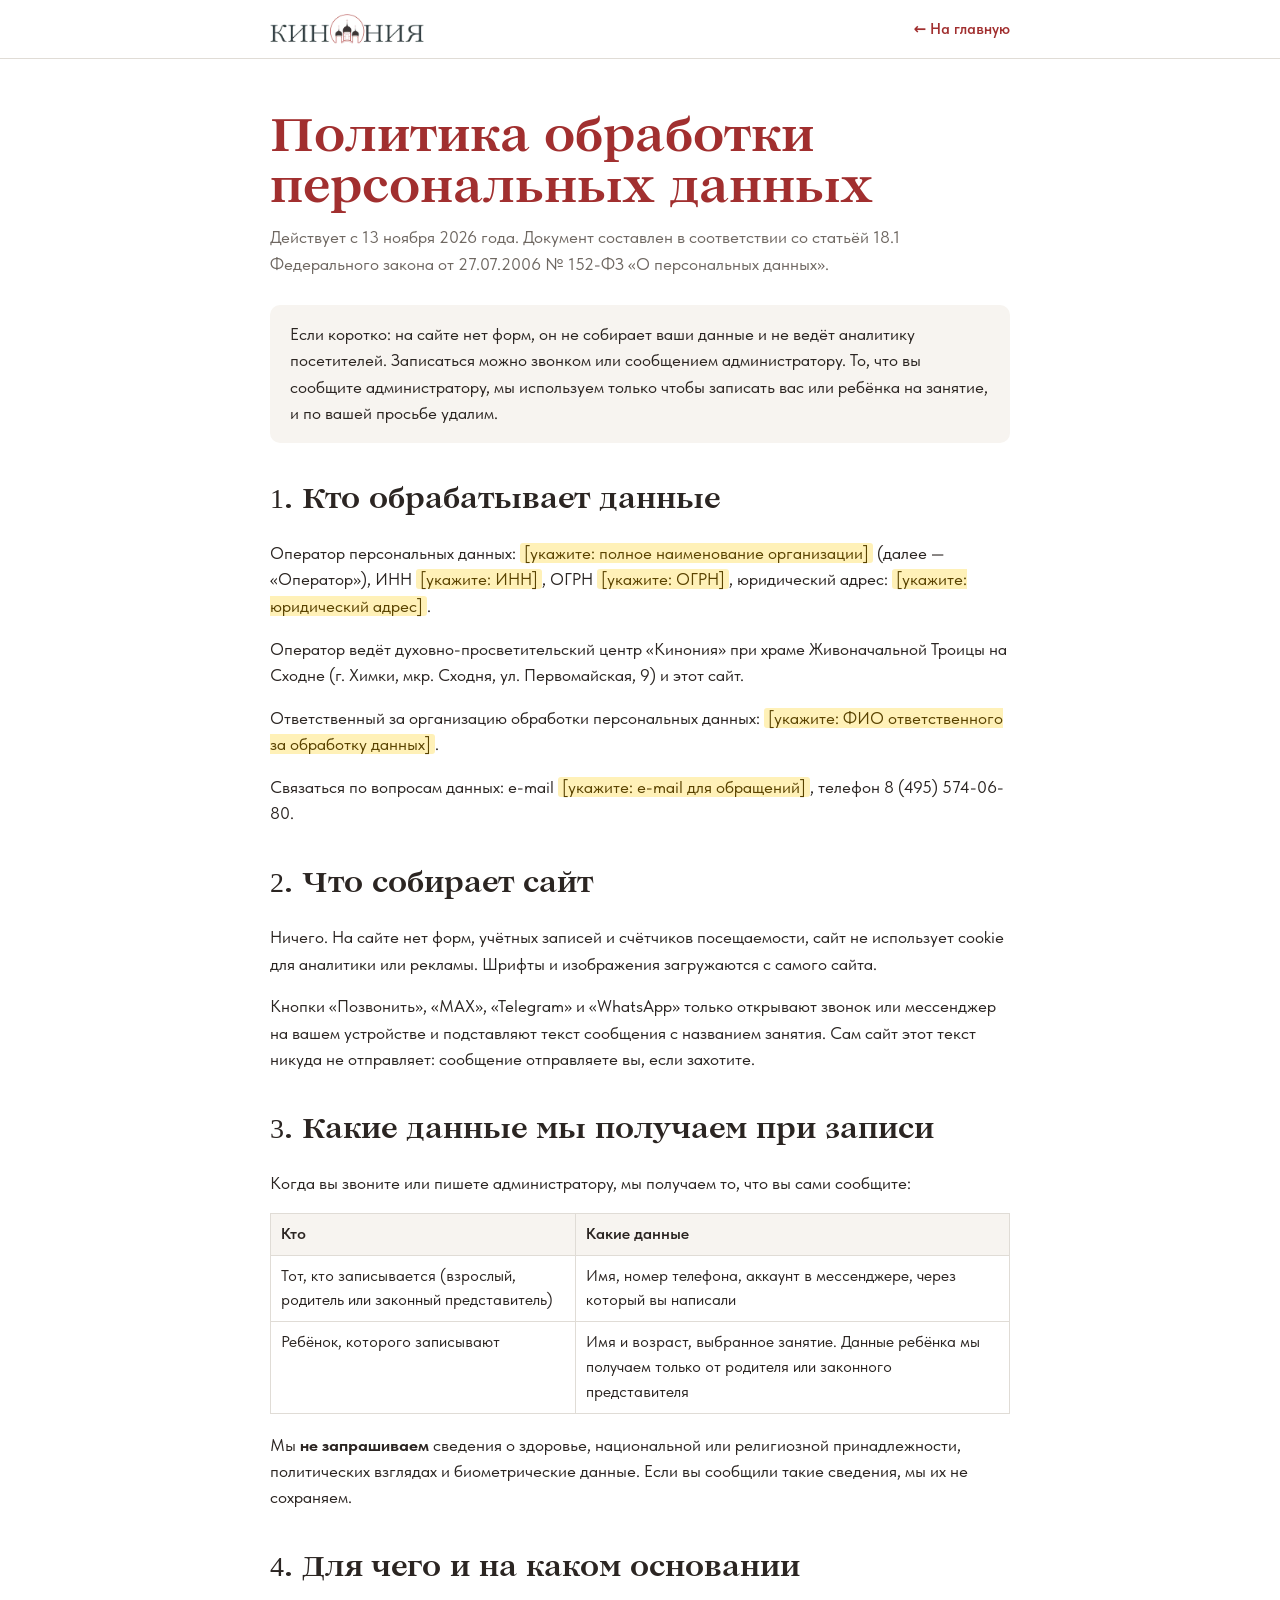
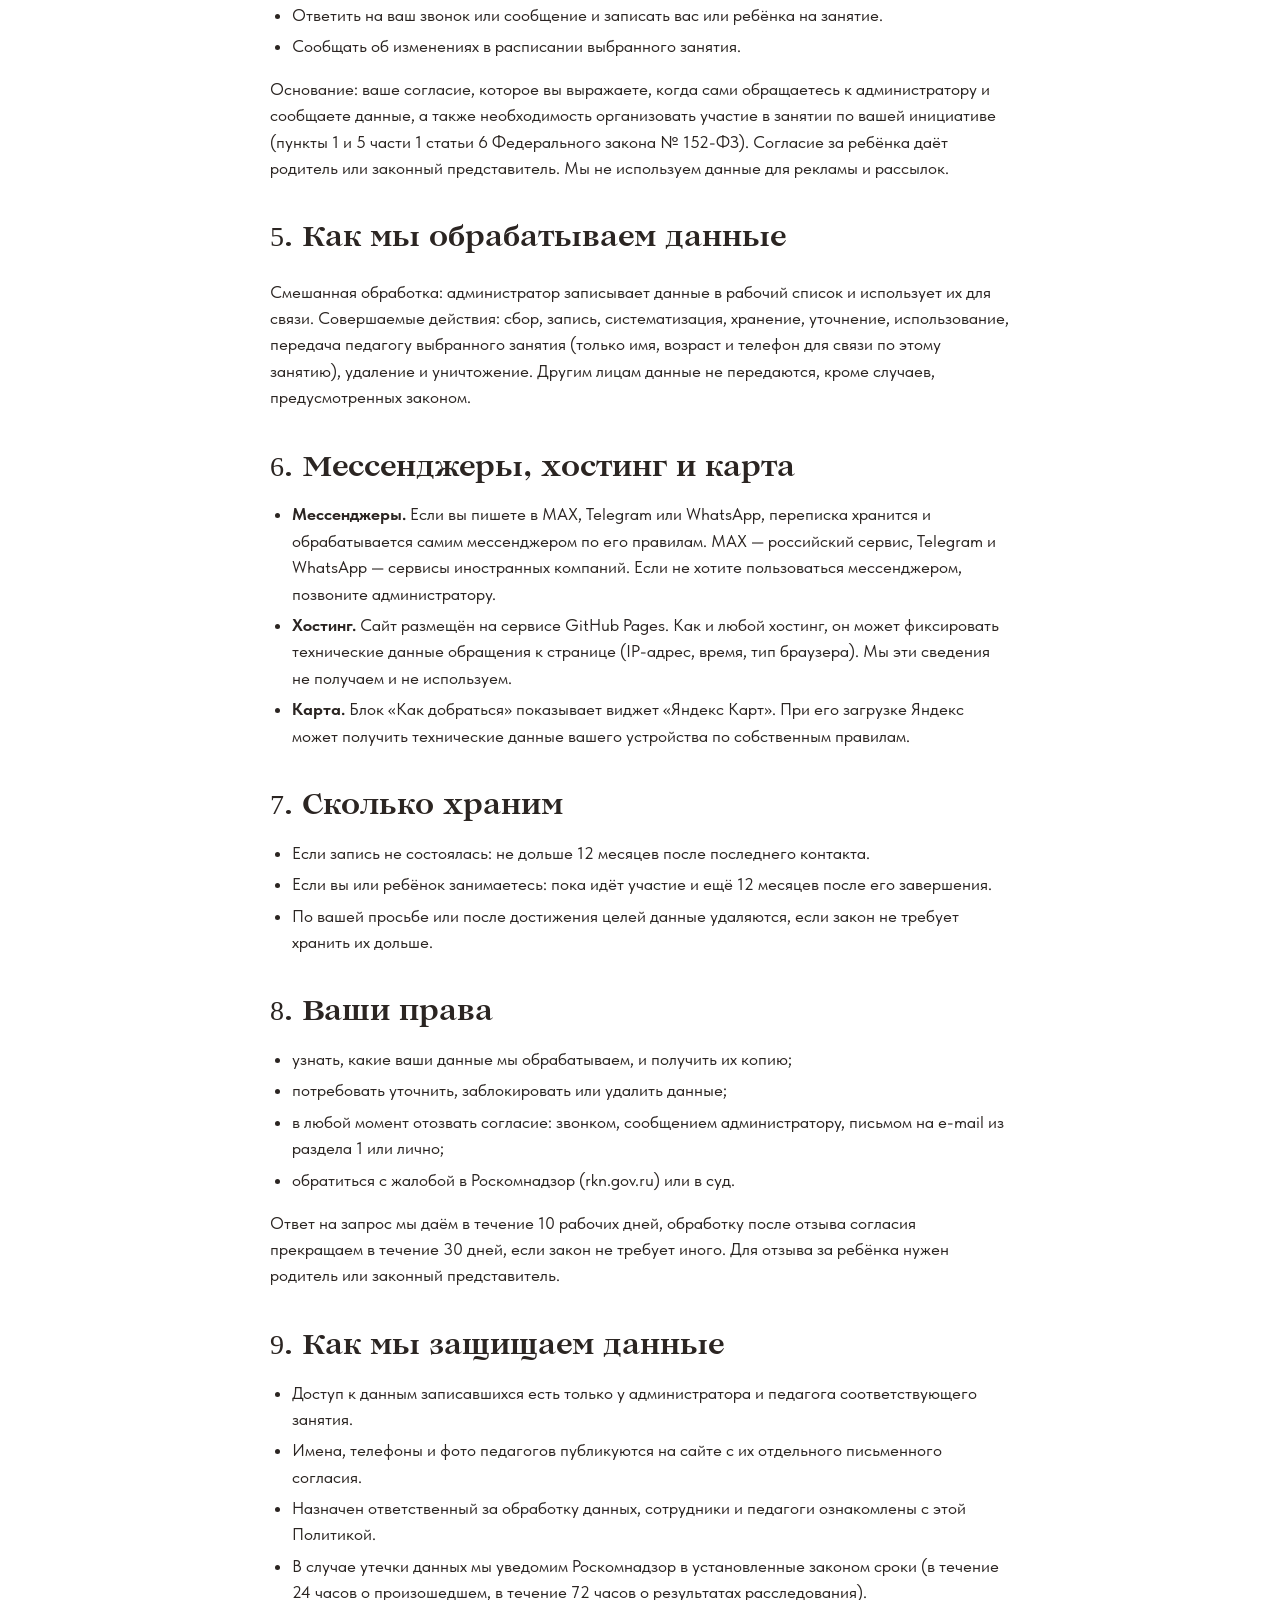
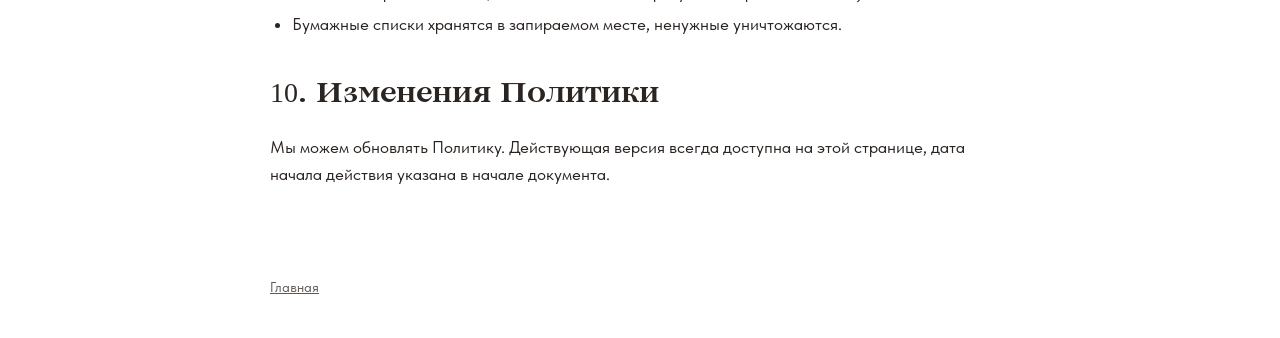
==== commit 10a11144: "Политика: врезка без боковой полосы Co-Authored-By: Claude Opus 5.5 <noreply@anthropic.com>" ====
--- a/privacy.html
+++ b/privacy.html
@@ -8,7 +8,7 @@
 <meta name="robots" content="index,follow">
 <link rel="icon" href="img/favicon.png">
 <link rel="stylesheet" href="css/style.css?v=202611131930">
-<link rel="stylesheet" href="css/legal.css?v=202611131930">
+<link rel="stylesheet" href="css/legal.css?v=202611131945">
 </head>
 <body class="legal">
 
--- a/css/legal.css
+++ b/css/legal.css
@@ -13,7 +13,7 @@
 .legal__doc ul, .legal__doc ol { padding-left: 22px; margin: 8px 0 14px; }
 .legal__doc li { margin: 5px 0; }
 .legal__doc a { color: var(--red); }
-.legal__box { background: #F7F4F0; border-left: 3px solid var(--red); padding: 14px 18px; border-radius: 0 8px 8px 0; margin: 16px 0; }
+.legal__box { background: #F7F4F0; padding: 16px 20px; border-radius: 10px; margin: 16px 0; }
 .legal__box p { margin: 0; }
 .legal__doc table { width: 100%; border-collapse: collapse; margin: 12px 0 18px; font-size: 15.5px; }
 .legal__doc th, .legal__doc td { border: 1px solid var(--line); padding: 8px 10px; text-align: left; vertical-align: top; }
